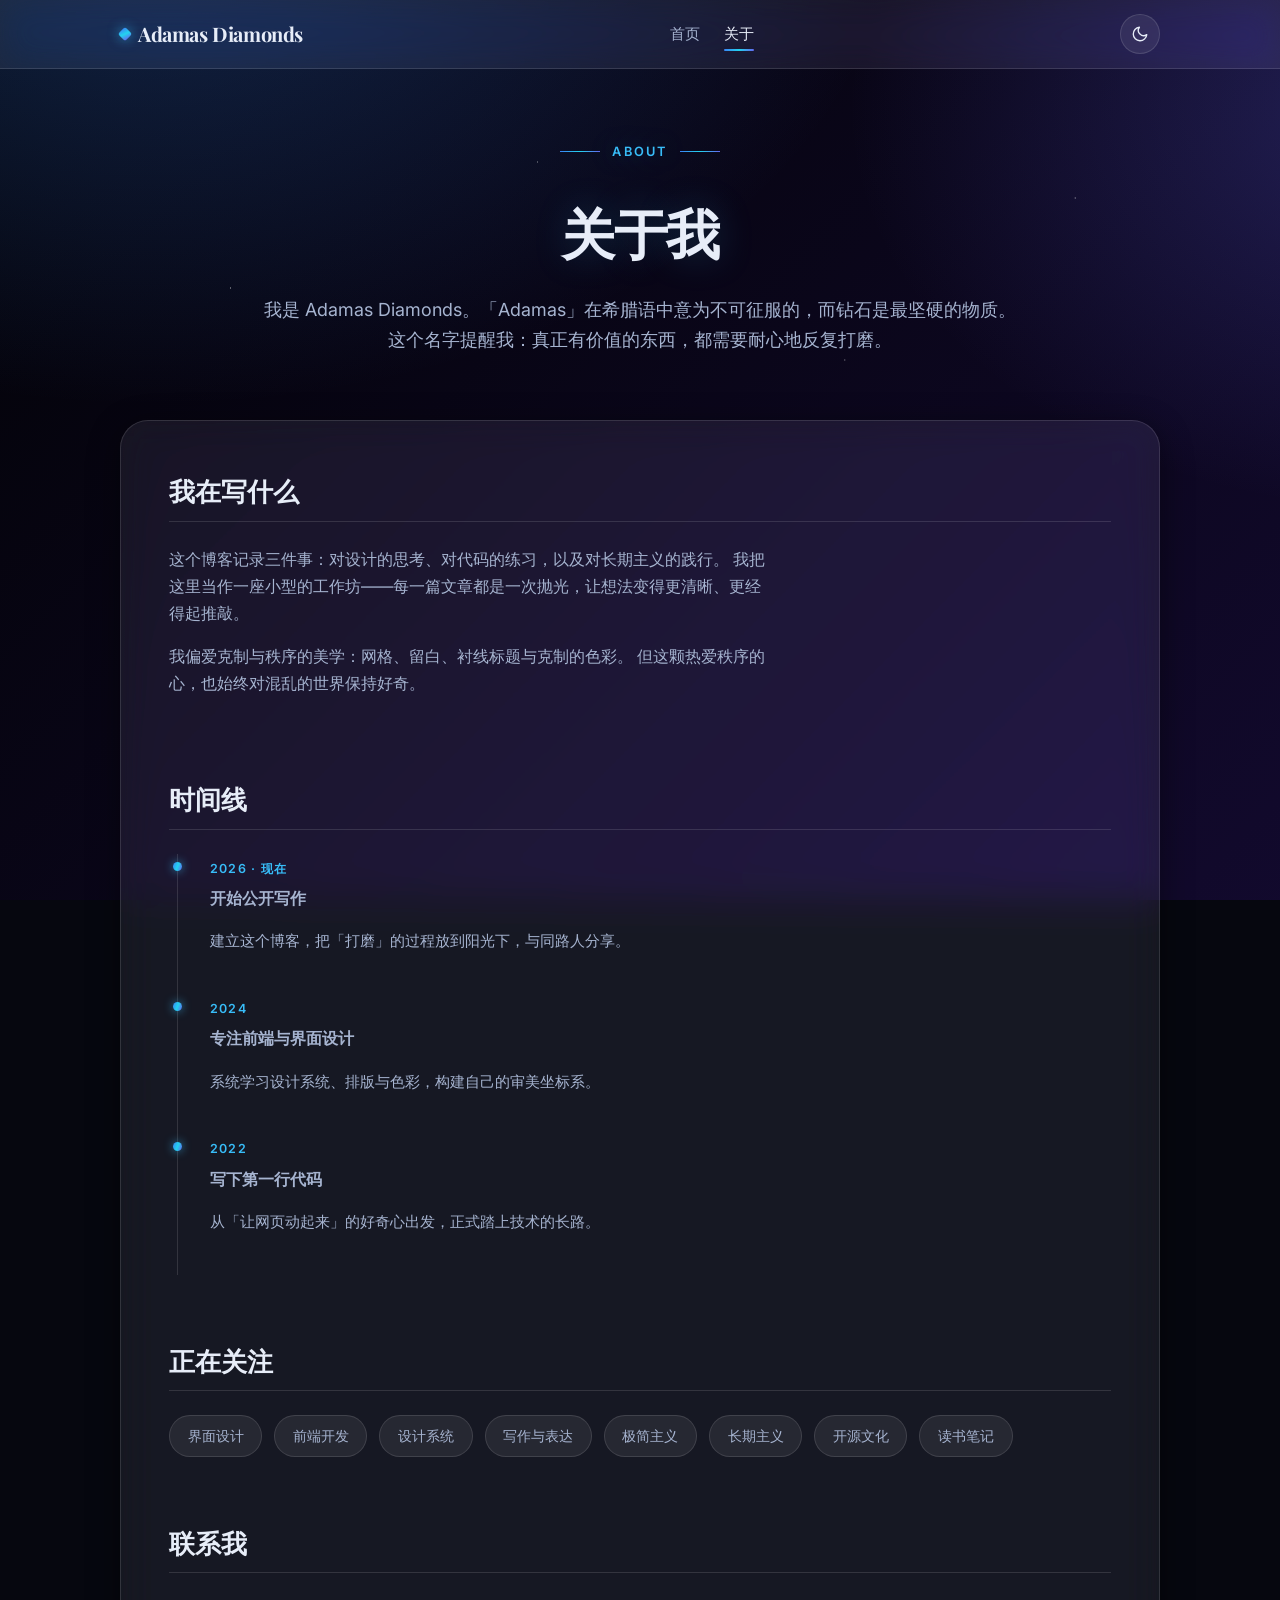
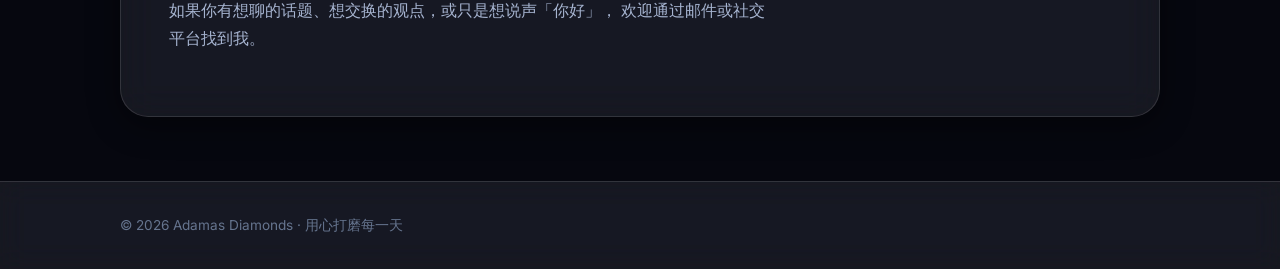
==== about.html @ af94af95 "Add files via upload" ====
<!DOCTYPE html>
<html lang="zh-CN">
<head>
  <meta charset="UTF-8" />
  <meta name="viewport" content="width=device-width, initial-scale=1.0" />
  <title>关于 — Adamas Diamonds</title>
  <meta name="description" content="关于 Adamas Diamonds：我是谁、我在写什么、我相信什么。" />
  <link rel="preconnect" href="https://fonts.googleapis.com" />
  <link rel="preconnect" href="https://fonts.gstatic.com" crossorigin />
  <link
    href="https://fonts.googleapis.com/css2?family=Inter:wght@300;400;500;600;700&family=Playfair+Display:ital,wght@0,400;0,500;0,600;0,700;1,400;1,500&display=swap"
    rel="stylesheet"
  />
  <link rel="stylesheet" href="style.css" />
  <script>
    (function () {
      var t = localStorage.getItem('ad-theme');
      if (t !== 'light') {
        document.documentElement.setAttribute('data-theme', 'dark');
      }
    })();
  </script>
</head>
<body>
  <div class="bg" aria-hidden="true"></div>
  <header class="site-header">
    <div class="container">
      <nav class="nav" aria-label="主导航">
        <a class="brand" href="index.html">
          <span class="brand__mark" aria-hidden="true"></span>
          Adamas Diamonds
        </a>

        <ul class="nav__list" id="navList">
          <li><a class="nav__link" href="index.html">首页</a></li>
          <li><a class="nav__link" href="about.html" aria-current="page">关于</a></li>
        </ul>

        <div class="nav__actions">
          <button
            class="theme-toggle"
            id="themeToggle"
            type="button"
            aria-label="切换暗色 / 亮色模式"
          >
            <svg id="iconSun" width="18" height="18" viewBox="0 0 24 24" fill="none" stroke="currentColor" stroke-width="1.8" stroke-linecap="round" aria-hidden="true">
              <circle cx="12" cy="12" r="4"></circle>
              <path d="M12 2v2M12 20v2M4.93 4.93l1.41 1.41M17.66 17.66l1.41 1.41M2 12h2M20 12h2M4.93 19.07l1.41-1.41M17.66 6.34l1.41-1.41"></path>
            </svg>
            <svg id="iconMoon" width="18" height="18" viewBox="0 0 24 24" fill="none" stroke="currentColor" stroke-width="1.8" stroke-linecap="round" stroke-linejoin="round" aria-hidden="true" style="display:none">
              <path d="M21 12.79A9 9 0 1 1 11.21 3 7 7 0 0 0 21 12.79z"></path>
            </svg>
          </button>
          <button
            class="nav-toggle"
            id="navToggle"
            type="button"
            aria-label="展开 / 收起菜单"
            aria-expanded="false"
            aria-controls="navList"
          >
            <svg width="20" height="20" viewBox="0 0 24 24" fill="none" stroke="currentColor" stroke-width="1.8" stroke-linecap="round" aria-hidden="true">
              <path d="M3 6h18M3 12h18M3 18h18"></path>
            </svg>
          </button>
        </div>
      </nav>
    </div>
  </header>

  <main id="main">
    <section class="page-hero">
      <div class="container">
        <p class="hero__eyebrow">About</p>
        <h1 class="page-hero__title">关于我</h1>
        <p class="page-hero__lead">
          我是 Adamas Diamonds。「Adamas」在希腊语中意为不可征服的，而钻石是最坚硬的物质。
          这个名字提醒我：真正有价值的东西，都需要耐心地反复打磨。
        </p>
      </div>
    </section>

    <section class="section section--tight">
      <div class="container">
        <div class="about-stack">
          <div class="about-block">
            <h2>我在写什么</h2>
            <p>
              这个博客记录三件事：对设计的思考、对代码的练习，以及对长期主义的践行。
              我把这里当作一座小型的工作坊——每一篇文章都是一次抛光，让想法变得更清晰、更经得起推敲。
            </p>
            <p>
              我偏爱克制与秩序的美学：网格、留白、衬线标题与克制的色彩。
              但这颗热爱秩序的心，也始终对混乱的世界保持好奇。
            </p>
          </div>

          <div class="about-block">
            <h2>时间线</h2>
            <ul class="timeline">
              <li class="timeline__item">
                <span class="timeline__year">2026 · 现在</span>
                <p class="timeline__title">开始公开写作</p>
                <p class="timeline__desc">
                  建立这个博客，把「打磨」的过程放到阳光下，与同路人分享。
                </p>
              </li>
              <li class="timeline__item">
                <span class="timeline__year">2024</span>
                <p class="timeline__title">专注前端与界面设计</p>
                <p class="timeline__desc">
                  系统学习设计系统、排版与色彩，构建自己的审美坐标系。
                </p>
              </li>
              <li class="timeline__item">
                <span class="timeline__year">2022</span>
                <p class="timeline__title">写下第一行代码</p>
                <p class="timeline__desc">
                  从「让网页动起来」的好奇心出发，正式踏上技术的长路。
                </p>
              </li>
            </ul>
          </div>

          <div class="about-block">
            <h2>正在关注</h2>
            <div class="interests">
              <span class="chip">界面设计</span>
              <span class="chip">前端开发</span>
              <span class="chip">设计系统</span>
              <span class="chip">写作与表达</span>
              <span class="chip">极简主义</span>
              <span class="chip">长期主义</span>
              <span class="chip">开源文化</span>
              <span class="chip">读书笔记</span>
            </div>
          </div>

          <div class="about-block">
            <h2>联系我</h2>
            <p>
              如果你有想聊的话题、想交换的观点，或只是想说声「你好」，
              欢迎通过邮件或社交平台找到我。
            </p>
          </div>
        </div>
      </div>
    </section>
  </main>

  <footer class="site-footer">
    <div class="container">
      <div class="footer__grid">
        <p class="footer__copyright">© 2026 Adamas Diamonds · 用心打磨每一天</p>
      </div>
    </div>
  </footer>

  <button class="to-top" id="toTop" type="button" aria-label="返回顶部">
    <svg width="16" height="16" viewBox="0 0 24 24" fill="none" stroke="currentColor" stroke-width="2" stroke-linecap="round" stroke-linejoin="round" aria-hidden="true">
      <path d="M12 19V5M5 12l7-7 7 7"></path>
    </svg>
    <span>返回顶部</span>
  </button>

  <script src="script.js"></script>
</body>
</html>
---- style.css ----
/* =========================================================
   Adamas Diamonds — Personal Blog
   Design System: Dark Glassmorphism (deep-space + frosted glass)
   Fonts: Playfair Display (display) / Inter (body)
   ========================================================= */

:root {
  /* brand gradient & glow */
  --brand-blue: #3b82f6;
  --brand-cyan: #22d3ee;
  --brand-indigo: #6366f1;
  --brand-grad: linear-gradient(110deg, #3b82f6 0%, #22d3ee 50%, #6366f1 100%);
  --brand-glow: 0 0 28px rgba(56, 189, 248, 0.4);

  /* dark base (default) */
  --color-background: #06070f;
  --color-foreground: #e7edf8;
  --color-secondary: #a6b4d0;
  --color-muted: #66758f;
  --color-accent: #38bdf8;
  --color-accent-soft: rgba(56, 189, 248, 0.16);

  --glass-bg: rgba(255, 255, 255, 0.07);
  --glass-bg-strong: rgba(255, 255, 255, 0.1);
  --glass-border: rgba(255, 255, 255, 0.12);
  --glass-border-strong: rgba(255, 255, 255, 0.24);
  --glass-blur: 18px;
  --glass-saturate: saturate(150%);
  --glass-shadow: 0 8px 32px rgba(0, 0, 0, 0.45);

  --font-display: 'Playfair Display', Georgia, 'Times New Roman', serif;
  --font-body: 'Inter', -apple-system, BlinkMacSystemFont, 'Helvetica Neue', Arial, sans-serif;

  --space-1: 0.25rem;
  --space-2: 0.5rem;
  --space-3: 0.75rem;
  --space-4: 1rem;
  --space-6: 1.5rem;
  --space-8: 2rem;
  --space-12: 3rem;
  --space-16: 4rem;
  --space-24: 6rem;

  --radius-sm: 10px;
  --radius-md: 16px;
  --radius-lg: 22px;
  --radius-xl: 28px;

  --ease-out: cubic-bezier(0.22, 1, 0.36, 1);
  --dur-fast: 150ms;
  --dur-base: 250ms;

  --container: 1120px;
  --gutter: clamp(1.25rem, 5vw, 2.5rem);
}

[data-theme='light'] {
  --color-background: #eef2fb;
  --color-foreground: #171e2e;
  --color-secondary: #4c5a75;
  --color-muted: #7b8aa3;
  --color-accent: #2563eb;
  --color-accent-soft: rgba(37, 99, 235, 0.14);

  --glass-bg: rgba(255, 255, 255, 0.55);
  --glass-bg-strong: rgba(255, 255, 255, 0.72);
  --glass-border: rgba(255, 255, 255, 0.75);
  --glass-border-strong: rgba(255, 255, 255, 0.95);
  --glass-shadow: 0 8px 30px rgba(90, 110, 160, 0.18);
}

/* ---------- Reset ---------- */

*,
*::before,
*::after {
  box-sizing: border-box;
  margin: 0;
  padding: 0;
}

html {
  scroll-behavior: smooth;
  -webkit-text-size-adjust: 100%;
}

body {
  font-family: var(--font-body);
  font-size: 1rem;
  line-height: 1.7;
  color: var(--color-foreground);
  background-color: var(--color-background);
  min-height: 100dvh;
  display: flex;
  flex-direction: column;
  transition: color var(--dur-base) var(--ease-out);
  -webkit-font-smoothing: antialiased;
}

img {
  max-width: 100%;
  display: block;
}

a {
  color: var(--color-accent);
  text-decoration: none;
  transition: color var(--dur-fast) var(--ease-out);
}

a:hover {
  color: var(--color-foreground);
}

a:focus-visible,
button:focus-visible,
input:focus-visible {
  outline: 2px solid var(--color-accent);
  outline-offset: 2px;
  border-radius: var(--radius-sm);
}

button {
  font-family: inherit;
  cursor: pointer;
}

ul,
ol {
  padding-left: 1.4em;
}

/* ---------- Deep-space background ---------- */

.bg {
  position: fixed;
  inset: 0;
  z-index: -1;
  background-color: #05060f;
  background-image:
    radial-gradient(1px 1px at 18% 32%, rgba(255, 255, 255, 0.7), transparent 100%),
    radial-gradient(1px 1px at 42% 18%, rgba(255, 255, 255, 0.55), transparent 100%),
    radial-gradient(1px 1px at 66% 40%, rgba(255, 255, 255, 0.5), transparent 100%),
    radial-gradient(1px 1px at 84% 22%, rgba(255, 255, 255, 0.6), transparent 100%),
    radial-gradient(1px 1px at 30% 70%, rgba(255, 255, 255, 0.4), transparent 100%),
    radial-gradient(1px 1px at 72% 78%, rgba(255, 255, 255, 0.45), transparent 100%),
    radial-gradient(1px 1px at 55% 88%, rgba(255, 255, 255, 0.5), transparent 100%),
    radial-gradient(1200px 800px at 12% -10%, rgba(59, 130, 246, 0.28), transparent 62%),
    radial-gradient(1000px 720px at 110% 12%, rgba(99, 102, 241, 0.26), transparent 56%),
    linear-gradient(135deg, rgba(0, 0, 0, 0.6) 0%, rgba(20, 10, 50, 0.85) 100%),
    url('https://img2.baidu.com/it/u=3345750435,2422073076&fm=253&fmt=auto&app=138&f=JPEG?w=889&h=500');
  background-size:
    auto, auto, auto, auto, auto, auto, auto,
    auto, auto, auto,
    cover;
  background-repeat: no-repeat;
  background-position: center;
}

[data-theme='light'] .bg {
  background-color: #eef2fb;
  background-image:
    radial-gradient(1200px 800px at 12% -10%, rgba(147, 197, 253, 0.5), transparent 62%),
    radial-gradient(1000px 720px at 110% 12%, rgba(196, 181, 253, 0.45), transparent 56%),
    radial-gradient(900px 620px at 50% 118%, rgba(165, 243, 252, 0.4), transparent 56%),
    linear-gradient(160deg, #eef2fb 0%, #e6ecfa 46%, #ede7fb 100%);
  background-size: auto;
  background-repeat: no-repeat;
  background-position: center;
}

/* ---------- Frosted glass helper ---------- */

.glass,
.bio,
.about-stack,
.article-body,
.article-nav,
.post-card,
.article-nav__link {
  background: var(--glass-bg);
  -webkit-backdrop-filter: blur(var(--glass-blur)) var(--glass-saturate);
  backdrop-filter: blur(var(--glass-blur)) var(--glass-saturate);
  border: 1px solid var(--glass-border);
  box-shadow: var(--glass-shadow);
}

/* ---------- Layout ---------- */

.container {
  width: 100%;
  max-width: var(--container);
  margin-inline: auto;
  padding-inline: var(--gutter);
}

main {
  flex: 1 0 auto;
}

.section {
  padding-block: var(--space-16);
}

.section--tight {
  padding-block: var(--space-8);
}

/* ---------- Header ---------- */

.site-header {
  position: sticky;
  top: 0;
  z-index: 50;
  background: var(--glass-bg);
  -webkit-backdrop-filter: blur(16px) var(--glass-saturate);
  backdrop-filter: blur(16px) var(--glass-saturate);
  border-bottom: 1px solid var(--glass-border);
}

.nav {
  display: flex;
  align-items: center;
  justify-content: space-between;
  gap: var(--space-4);
  height: 4.25rem;
}

.brand {
  display: inline-flex;
  align-items: center;
  gap: var(--space-2);
  color: var(--color-foreground);
  font-family: var(--font-display);
  font-weight: 700;
  font-size: 1.25rem;
  letter-spacing: -0.02em;
}

.brand:hover {
  color: var(--color-foreground);
}

.brand__mark {
  width: 10px;
  height: 10px;
  background: var(--brand-grad);
  transform: rotate(45deg);
  border-radius: 2px;
  box-shadow: 0 0 12px rgba(56, 189, 248, 0.6);
}

.nav__list {
  display: flex;
  align-items: center;
  gap: var(--space-6);
  list-style: none;
  padding: 0;
}

.nav__link {
  position: relative;
  color: var(--color-secondary);
  font-size: 0.925rem;
  font-weight: 500;
  padding-block: var(--space-2);
}

.nav__link::after {
  content: '';
  position: absolute;
  left: 0;
  bottom: 0;
  width: 100%;
  height: 2px;
  border-radius: 999px;
  background: var(--brand-grad);
  transform: scaleX(0);
  transform-origin: left;
  transition: transform var(--dur-base) var(--ease-out);
}

.nav__link:hover {
  color: var(--color-foreground);
  text-shadow: var(--brand-glow);
}

.nav__link:hover::after,
.nav__link[aria-current='page']::after {
  transform: scaleX(1);
}

.nav__link[aria-current='page'] {
  color: var(--color-foreground);
}

.nav__actions {
  display: flex;
  align-items: center;
  gap: var(--space-2);
}

.theme-toggle,
.nav-toggle {
  display: inline-flex;
  align-items: center;
  justify-content: center;
  width: 2.5rem;
  height: 2.5rem;
  border: 1px solid var(--glass-border);
  border-radius: 50%;
  background: var(--glass-bg);
  color: var(--color-foreground);
  transition: border-color var(--dur-fast) var(--ease-out),
    box-shadow var(--dur-fast) var(--ease-out),
    color var(--dur-fast) var(--ease-out);
}

.theme-toggle:hover,
.nav-toggle:hover {
  border-color: var(--glass-border-strong);
  color: var(--color-accent);
  box-shadow: 0 0 16px rgba(56, 189, 248, 0.35);
}

.nav-toggle {
  display: none;
}

/* ---------- Hero ---------- */

.hero {
  position: relative;
  padding-block: clamp(4.5rem, 12vw, 8rem) clamp(3rem, 8vw, 5rem);
  overflow: hidden;
}

.hero__grid {
  display: grid;
  grid-template-columns: 1fr;
}

.hero__content {
  text-align: center;
}

.hero__eyebrow {
  display: inline-flex;
  align-items: center;
  gap: var(--space-3);
  font-size: 0.8rem;
  font-weight: 600;
  letter-spacing: 0.18em;
  text-transform: uppercase;
  color: var(--color-accent);
  margin-bottom: var(--space-6);
  text-shadow: var(--brand-glow);
}

.hero__eyebrow::before,
.hero__eyebrow::after {
  content: '';
  width: 2.5rem;
  height: 1px;
  background: var(--brand-grad);
}

.hero__title {
  font-family: var(--font-display);
  font-weight: 600;
  font-size: clamp(2.6rem, 7vw, 4.75rem);
  line-height: 1.08;
  letter-spacing: -0.02em;
  margin-bottom: var(--space-8);
  text-shadow: 0 0 44px rgba(56, 189, 248, 0.22);
}

.hero__brand-link {
  position: relative;
  display: inline-block;
  color: var(--color-foreground);
  text-decoration: none;
  transition: transform var(--dur-base) var(--ease-out),
    text-shadow var(--dur-base) var(--ease-out);
}

.hero__brand-link:hover {
  color: var(--color-foreground);
  transform: translateY(-0.4rem);
  text-shadow: var(--brand-glow);
}

.hero__brand-link::after {
  content: '';
  position: absolute;
  left: 0;
  right: 0;
  bottom: 0.02em;
  height: 3px;
  border-radius: 999px;
  background: var(--brand-grad);
  box-shadow: 0 0 12px rgba(56, 189, 248, 0.55);
  transform: scaleX(0);
  transform-origin: left;
  transition: transform var(--dur-base) var(--ease-out);
}

.hero__brand-link:hover::after {
  transform: scaleX(1);
}

.hero__brand-text {
  display: block;
  color: var(--color-foreground);
}

.hero__brand-gradient {
  position: absolute;
  inset: 0;
  background: var(--brand-grad);
  -webkit-background-clip: text;
  background-clip: text;
  -webkit-text-fill-color: transparent;
  color: transparent;
  opacity: 0;
  transition: opacity var(--dur-base) var(--ease-out);
}

.hero__brand-link:hover .hero__brand-gradient {
  opacity: 1;
}

.hero__lead {
  max-width: 34em;
  margin-inline: auto;
  font-size: 1.125rem;
  color: var(--color-secondary);
  line-height: 1.8;
}

/* ---------- Page hero (about) ---------- */

.page-hero {
  padding-block: var(--space-16) var(--space-8);
  text-align: center;
}

.page-hero__title {
  font-family: var(--font-display);
  font-size: clamp(2.2rem, 6vw, 3.4rem);
  font-weight: 600;
  letter-spacing: -0.02em;
  margin-bottom: var(--space-4);
  text-shadow: 0 0 36px rgba(56, 189, 248, 0.22);
}

.page-hero__lead {
  max-width: 42em;
  margin-inline: auto;
  font-size: 1.125rem;
  color: var(--color-secondary);
}

/* ---------- Bio (home) ---------- */

.bio {
  display: grid;
  grid-template-columns: auto 1fr auto;
  gap: var(--space-8);
  align-items: center;
  border-radius: var(--radius-xl);
  padding: clamp(1.5rem, 4vw, 2.5rem);
  transition: border-color var(--dur-base) var(--ease-out),
    box-shadow var(--dur-base) var(--ease-out);
}

.bio:hover {
  border-color: var(--glass-border-strong);
  box-shadow: 0 0 40px rgba(56, 189, 248, 0.18), var(--glass-shadow);
}

.bio__avatar {
  width: 5.5rem;
  height: 5.5rem;
  border-radius: 50%;
  display: flex;
  align-items: center;
  justify-content: center;
  background: var(--color-accent-soft);
  border: 1px solid var(--glass-border);
}

.bio__avatar .post-card__gem {
  width: 2.25rem;
  height: 2.25rem;
  border-width: 1.5px;
  border-color: var(--color-accent);
  box-shadow: 0 0 14px rgba(56, 189, 248, 0.5);
}

.bio__name {
  font-family: var(--font-display);
  font-size: 1.5rem;
  font-weight: 700;
  letter-spacing: -0.01em;
}

.bio__role {
  font-size: 0.875rem;
  color: var(--color-muted);
  margin-top: 0.15rem;
}

.bio__text {
  max-width: 52ch;
  color: var(--color-secondary);
}

.bio__cta {
  display: inline-flex;
  align-items: center;
  gap: var(--space-2);
  padding: 0.65rem 1.4rem;
  border: 1px solid var(--glass-border);
  border-radius: 999px;
  font-weight: 600;
  font-size: 0.9rem;
  color: var(--color-foreground);
  white-space: nowrap;
  transition: border-color var(--dur-fast) var(--ease-out),
    box-shadow var(--dur-fast) var(--ease-out),
    color var(--dur-fast) var(--ease-out);
}

.bio__cta:hover {
  border-color: var(--color-accent);
  box-shadow: 0 0 16px rgba(56, 189, 248, 0.4);
  color: var(--color-accent);
}

/* ---------- Cards (post-grid, kept for future lists) ---------- */

.post-grid {
  display: grid;
  grid-template-columns: repeat(auto-fill, minmax(320px, 1fr));
  gap: var(--space-8);
}

.post-card {
  display: flex;
  flex-direction: column;
  border-radius: var(--radius-lg);
  overflow: hidden;
  transition: transform var(--dur-base) var(--ease-out),
    box-shadow var(--dur-base) var(--ease-out),
    border-color var(--dur-base) var(--ease-out);
}

.post-card:hover {
  transform: translateY(-4px);
  border-color: var(--glass-border-strong);
  box-shadow: 0 0 40px rgba(56, 189, 248, 0.2), var(--glass-shadow);
}

.post-card__cover {
  aspect-ratio: 16 / 9;
  background:
    radial-gradient(circle at 30% 20%, var(--color-accent-soft), transparent 60%),
    linear-gradient(135deg, #0d1226, #05060f);
  display: flex;
  align-items: center;
  justify-content: center;
}

.post-card__gem {
  width: 3rem;
  height: 3rem;
  transform: rotate(45deg);
  border: 2px solid var(--color-accent);
  border-radius: 8px;
  opacity: 0.9;
  box-shadow: 0 0 18px rgba(56, 189, 248, 0.45);
}

.post-card__body {
  display: flex;
  flex-direction: column;
  gap: var(--space-3);
  padding: var(--space-6);
  flex: 1;
}

.post-card__meta {
  display: flex;
  align-items: center;
  gap: var(--space-3);
  font-size: 0.8rem;
  color: var(--color-muted);
}

.post-card__tag {
  display: inline-block;
  padding: 0.15em 0.7em;
  border-radius: 999px;
  background: var(--color-accent-soft);
  color: var(--color-accent);
  font-weight: 600;
  font-size: 0.72rem;
  letter-spacing: 0.06em;
  text-transform: uppercase;
}

.post-card__title {
  font-family: var(--font-display);
  font-size: 1.4rem;
  font-weight: 600;
  line-height: 1.3;
  letter-spacing: -0.01em;
}

.post-card__title a {
  color: var(--color-foreground);
}

.post-card__title a:hover {
  color: var(--color-accent);
}

.post-card__excerpt {
  font-size: 0.95rem;
  color: var(--color-secondary);
  flex: 1;
}

.post-card__footer {
  display: flex;
  align-items: center;
  justify-content: space-between;
  margin-top: var(--space-2);
  font-size: 0.875rem;
}

.post-card__link {
  font-weight: 600;
}

/* ---------- About page ---------- */

.about-stack {
  display: grid;
  gap: var(--space-16);
  border-radius: var(--radius-xl);
  padding: clamp(1.5rem, 4vw, 3rem);
}

.about-block h2 {
  font-family: var(--font-display);
  font-size: 1.6rem;
  font-weight: 600;
  margin-bottom: var(--space-6);
  padding-bottom: var(--space-2);
  border-bottom: 1px solid var(--glass-border);
}

.about-block p {
  color: var(--color-secondary);
  max-width: 60ch;
  margin-bottom: var(--space-4);
}

.timeline {
  list-style: none;
  padding: 0;
  border-left: 1px solid var(--glass-border);
  margin-left: var(--space-2);
}

.timeline__item {
  position: relative;
  padding: 0 0 var(--space-6) var(--space-8);
}

.timeline__item::before {
  content: '';
  position: absolute;
  left: -5px;
  top: 0.5em;
  width: 9px;
  height: 9px;
  border-radius: 50%;
  background: var(--brand-grad);
  box-shadow: 0 0 10px rgba(56, 189, 248, 0.7);
}

.timeline__year {
  font-size: 0.78rem;
  font-weight: 600;
  letter-spacing: 0.1em;
  text-transform: uppercase;
  color: var(--color-accent);
}

.timeline__title {
  font-weight: 600;
  margin: var(--space-1) 0 var(--space-1);
}

.timeline__desc {
  font-size: 0.95rem;
  color: var(--color-secondary);
}

.interests {
  display: flex;
  flex-wrap: wrap;
  gap: var(--space-3);
}

.chip {
  display: inline-flex;
  align-items: center;
  padding: 0.5rem 1.1rem;
  border: 1px solid var(--glass-border);
  border-radius: 999px;
  font-size: 0.875rem;
  font-weight: 500;
  color: var(--color-secondary);
  background: var(--glass-bg);
  transition: border-color var(--dur-fast) var(--ease-out),
    color var(--dur-fast) var(--ease-out),
    box-shadow var(--dur-fast) var(--ease-out);
}

.chip:hover {
  border-color: var(--color-accent);
  color: var(--color-accent);
  box-shadow: 0 0 14px rgba(56, 189, 248, 0.35);
}

/* ---------- Article page ---------- */

.article-header {
  max-width: 46rem;
  margin-inline: auto;
  padding-block: var(--space-16) var(--space-8);
  text-align: center;
}

.article-header__meta {
  display: flex;
  justify-content: center;
  align-items: center;
  gap: var(--space-3);
  flex-wrap: wrap;
  margin-bottom: var(--space-6);
  font-size: 0.85rem;
  color: var(--color-muted);
}

.article-header__title {
  font-family: var(--font-display);
  font-size: clamp(1.9rem, 5vw, 3.2rem);
  font-weight: 600;
  line-height: 1.15;
  letter-spacing: -0.02em;
  margin-bottom: var(--space-6);
  text-shadow: 0 0 32px rgba(56, 189, 248, 0.2);
}

.article-header__excerpt {
  font-size: 1.125rem;
  color: var(--color-secondary);
  max-width: 38em;
  margin-inline: auto;
}

.article-body {
  max-width: 43rem;
  margin-inline: auto;
  padding: clamp(1.5rem, 4vw, 3rem);
  border-radius: var(--radius-xl);
  font-size: 1.0625rem;
  line-height: 1.85;
  color: var(--color-foreground);
  margin-bottom: var(--space-12);
}

.article-body h2 {
  font-family: var(--font-display);
  font-size: 1.7rem;
  font-weight: 600;
  letter-spacing: -0.01em;
  margin: var(--space-12) 0 var(--space-4);
  padding-bottom: var(--space-2);
  border-bottom: 1px solid var(--glass-border);
}

.article-body h3 {
  font-family: var(--font-display);
  font-size: 1.3rem;
  font-weight: 600;
  margin: var(--space-8) 0 var(--space-3);
}

.article-body p {
  margin-bottom: var(--space-6);
}

.article-body a {
  text-decoration: underline;
  text-underline-offset: 3px;
  text-decoration-thickness: 1px;
}

.article-body a:hover {
  text-decoration-thickness: 2px;
}

.article-body ul,
.article-body ol {
  margin-bottom: var(--space-6);
}

.article-body li {
  margin-bottom: var(--space-2);
}

.article-body blockquote {
  position: relative;
  margin: var(--space-8) 0;
  padding: var(--space-4) var(--space-6);
  font-family: var(--font-display);
  font-size: 1.25rem;
  font-style: italic;
  line-height: 1.6;
  color: var(--color-secondary);
  background: var(--glass-bg-strong);
  border: 1px solid var(--glass-border);
  border-radius: var(--radius-md);
  border-left: 3px solid var(--color-accent);
}

.article-body blockquote::before {
  content: '\201C';
  position: absolute;
  top: -0.4rem;
  left: 0.8rem;
  font-size: 3.5rem;
  color: var(--color-accent);
  line-height: 1;
  text-shadow: var(--brand-glow);
}

.article-body code {
  font-family: ui-monospace, SFMono-Regular, Menlo, Consolas, monospace;
  font-size: 0.875em;
  background: var(--glass-bg-strong);
  border: 1px solid var(--glass-border);
  border-radius: var(--radius-sm);
  padding: 0.1em 0.4em;
  color: var(--color-accent);
}

.article-body pre {
  background: rgba(3, 5, 12, 0.7);
  color: #cdd8ee;
  border: 1px solid var(--glass-border);
  border-radius: var(--radius-md);
  padding: var(--space-6);
  overflow-x: auto;
  margin-bottom: var(--space-6);
}

.article-body pre code {
  background: none;
  border: none;
  padding: 0;
  font-size: 0.875rem;
  line-height: 1.7;
  color: inherit;
}

.article-body hr {
  border: none;
  border-top: 1px solid var(--glass-border);
  margin: var(--space-12) 0;
}

.article-body .dropcap::first-letter {
  font-family: var(--font-display);
  float: left;
  font-size: 3.4em;
  line-height: 0.85;
  padding: 0.08em 0.12em 0 0;
  color: var(--color-accent);
  text-shadow: var(--brand-glow);
}

.article-nav {
  max-width: 43rem;
  margin-inline: auto;
  display: grid;
  grid-template-columns: 1fr 1fr;
  gap: var(--space-4);
  padding: var(--space-4);
  border-radius: var(--radius-lg);
}

.article-nav__link {
  display: flex;
  flex-direction: column;
  gap: var(--space-1);
  padding: var(--space-4) var(--space-6);
  border-radius: var(--radius-md);
  color: var(--color-foreground);
  transition: border-color var(--dur-fast) var(--ease-out),
    box-shadow var(--dur-fast) var(--ease-out);
}

.article-nav__link:hover {
  border-color: var(--glass-border-strong);
  box-shadow: 0 0 20px rgba(56, 189, 248, 0.22);
  color: var(--color-foreground);
}

.article-nav__label {
  font-size: 0.75rem;
  letter-spacing: 0.1em;
  text-transform: uppercase;
  color: var(--color-muted);
}

.article-nav__title {
  font-family: var(--font-display);
  font-size: 1.05rem;
  font-weight: 600;
}

.article-nav__link--next {
  text-align: right;
}

/* ---------- Footer ---------- */

.site-footer {
  border-top: 1px solid var(--glass-border);
  background: var(--glass-bg);
  -webkit-backdrop-filter: blur(14px) var(--glass-saturate);
  backdrop-filter: blur(14px) var(--glass-saturate);
  padding-block: var(--space-8);
  margin-top: var(--space-8);
}

.footer__grid {
  display: flex;
  flex-wrap: wrap;
  align-items: center;
  justify-content: space-between;
  gap: var(--space-4);
}

.footer__copyright {
  font-size: 0.85rem;
  color: var(--color-muted);
}

.footer__social {
  display: flex;
  align-items: center;
  gap: var(--space-4);
  list-style: none;
  padding: 0;
}

.footer__social a {
  color: var(--color-secondary);
  font-size: 0.85rem;
  font-weight: 500;
}

.footer__social a:hover {
  color: var(--color-accent);
  text-shadow: var(--brand-glow);
}

/* ---------- Back to top ---------- */

.to-top {
  position: fixed;
  right: var(--space-6);
  bottom: var(--space-6);
  z-index: 40;
  display: inline-flex;
  align-items: center;
  justify-content: center;
  gap: var(--space-2);
  padding: 0.7rem 1.3rem;
  border-radius: 999px;
  border: 1px solid var(--glass-border);
  background: var(--glass-bg-strong);
  -webkit-backdrop-filter: blur(var(--glass-blur)) var(--glass-saturate);
  backdrop-filter: blur(var(--glass-blur)) var(--glass-saturate);
  color: var(--color-foreground);
  font-size: 0.875rem;
  font-weight: 600;
  box-shadow: var(--glass-shadow);
  opacity: 0;
  visibility: hidden;
  transform: translateY(8px);
  transition: opacity var(--dur-base) var(--ease-out),
    transform var(--dur-base) var(--ease-out),
    visibility var(--dur-base) var(--ease-out),
    border-color var(--dur-fast) var(--ease-out),
    box-shadow var(--dur-fast) var(--ease-out);
}

.to-top.is-visible {
  opacity: 1;
  visibility: visible;
  transform: translateY(0);
}

.to-top:hover {
  border-color: var(--color-accent);
  color: var(--color-accent);
  box-shadow: 0 0 22px rgba(56, 189, 248, 0.4);
}

/* ---------- Reveal on scroll ---------- */

.reveal {
  opacity: 0;
  transform: translateY(16px);
  transition: opacity 0.6s var(--ease-out), transform 0.6s var(--ease-out);
}

.reveal.is-visible {
  opacity: 1;
  transform: translateY(0);
}

/* ---------- Portal (link-in-bio home) ---------- */

body.portal {
  min-height: 100dvh;
  display: flex;
  align-items: center;
  justify-content: center;
}

.portal__main {
  display: flex;
  flex-direction: column;
  align-items: center;
  text-align: center;
  gap: var(--space-6);
  padding: var(--space-8) var(--gutter);
  animation: portalFadeIn 1.1s var(--ease-out) both;
}

@keyframes portalFadeIn {
  from {
    opacity: 0;
    transform: translateY(20px);
  }
  to {
    opacity: 1;
    transform: translateY(0);
  }
}

.portal__title {
  display: flex;
  align-items: center;
  gap: var(--space-4);
}

.portal__avatar {
  width: 3.25rem;
  height: 3.25rem;
  background: var(--brand-grad);
  border-radius: 12px;
  transform: rotate(45deg);
  box-shadow: 0 0 26px rgba(56, 189, 248, 0.55);
  flex-shrink: 0;
}

.portal__name {
  font-family: var(--font-display);
  font-size: clamp(1.9rem, 6vw, 3.1rem);
  font-weight: 700;
  letter-spacing: -0.01em;
  line-height: 1.1;
  text-shadow: 0 0 40px rgba(56, 189, 248, 0.25);
}

.portal__bio {
  font-size: 0.95rem;
  font-weight: 400;
  letter-spacing: 0.22em;
  text-transform: uppercase;
  color: var(--color-secondary);
}

.portal__bio::before,
.portal__bio::after {
  content: '◆';
  color: var(--color-accent);
  margin: 0 0.75rem;
  font-size: 0.6rem;
  opacity: 0.7;
  vertical-align: middle;
}

.portal__actions {
  display: flex;
  flex-direction: column;
  gap: var(--space-3);
  width: min(100%, 20rem);
  margin-top: var(--space-4);
}

.portal__btn {
  display: flex;
  align-items: center;
  gap: var(--space-3);
  padding: 0.85rem 1.25rem;
  border-radius: 999px;
  border: 1px solid var(--glass-border);
  background: var(--glass-bg-strong);
  -webkit-backdrop-filter: blur(16px) var(--glass-saturate);
  backdrop-filter: blur(16px) var(--glass-saturate);
  color: var(--color-foreground);
  font-size: 0.95rem;
  font-weight: 500;
  box-shadow: var(--glass-shadow);
  transition: transform var(--dur-base) var(--ease-out),
    border-color var(--dur-base) var(--ease-out),
    box-shadow var(--dur-base) var(--ease-out),
    color var(--dur-base) var(--ease-out);
}

.portal__btn svg {
  width: 20px;
  height: 20px;
  flex-shrink: 0;
  color: var(--color-accent);
  transition: color var(--dur-base) var(--ease-out);
}

.portal__btn:hover {
  transform: translateY(-2px);
  border-color: var(--color-accent);
  box-shadow: 0 0 24px rgba(56, 189, 248, 0.35);
  color: var(--color-accent);
}

.friends {
  width: min(100%, 75rem);
  margin-top: 60px;
  padding: 30px 40px;
  border-radius: 20px;
  background: rgba(0, 0, 0, 0.3);
  -webkit-backdrop-filter: blur(10px);
  backdrop-filter: blur(10px);
  border: 1px solid rgba(255, 255, 255, 0.2);
  box-shadow: 0 8px 32px 0 rgba(0, 0, 0, 0.37);
}

.friends__title {
  font-size: 0.9rem;
  color: #ccc;
  margin-bottom: 15px;
  text-transform: uppercase;
  letter-spacing: 1px;
  text-align: center;
}

.friends__grid {
  display: grid;
  grid-template-columns: repeat(5, minmax(0, 1fr));
  gap: 10px 8px;
}

.friend-item {
  min-width: 0;
  display: inline-block;
  padding: 8px 10px;
  border-radius: 50px;
  background: rgba(0, 0, 0, 0.3);
  color: #ddd;
  text-decoration: none;
  text-align: center;
  font-size: 0.9rem;
  border: 1px solid rgba(255, 255, 255, 0.1);
  white-space: nowrap;
  overflow: hidden;
  text-overflow: ellipsis;
  transition: all 0.3s ease;
}

.friend-item:hover {
  background: rgba(255, 255, 255, 0.2);
  color: #fff;
  transform: scale(1.05);
  box-shadow: 0 0 10px rgba(255, 255, 255, 0.3);
}

.friend-item--empty {
  color: #888;
  cursor: default;
}

.friend-item--empty:hover {
  background: rgba(0, 0, 0, 0.3);
  color: #aaa;
  transform: none;
  box-shadow: none;
}

[data-theme='light'] .friends {
  background: rgba(255, 255, 255, 0.45);
  border-color: rgba(255, 255, 255, 0.8);
  box-shadow: 0 8px 32px 0 rgba(90, 110, 160, 0.25);
}

[data-theme='light'] .friends__title {
  color: var(--color-muted);
}

[data-theme='light'] .friend-item {
  background: rgba(255, 255, 255, 0.65);
  border-color: rgba(255, 255, 255, 0.85);
  color: var(--color-secondary);
}

[data-theme='light'] .friend-item:hover {
  background: #fff;
  color: var(--color-foreground);
  box-shadow: 0 0 10px rgba(90, 110, 160, 0.25);
}

[data-theme='light'] .friend-item--empty {
  color: var(--color-muted);
}

[data-theme='light'] .friend-item--empty:hover {
  background: rgba(255, 255, 255, 0.65);
  color: var(--color-muted);
}

.portal__bottom {
  display: flex;
  gap: var(--space-4);
  margin-top: var(--space-8);
}

.portal__link {
  padding: 0.5rem 1.1rem;
  border-radius: 999px;
  border: 1px solid var(--glass-border);
  background: var(--glass-bg);
  color: var(--color-secondary);
  font-size: 0.85rem;
  font-weight: 500;
  transition: border-color var(--dur-fast) var(--ease-out),
    color var(--dur-fast) var(--ease-out),
    box-shadow var(--dur-fast) var(--ease-out);
}

.portal__link:hover {
  border-color: var(--color-accent);
  color: var(--color-accent);
  box-shadow: 0 0 14px rgba(56, 189, 248, 0.3);
}

@media (max-width: 480px) {
  .portal__avatar {
    width: 2.75rem;
    height: 2.75rem;
  }

  .portal__name {
    font-size: 1.55rem;
  }

  .portal__bio {
    font-size: 0.8rem;
    letter-spacing: 0.16em;
  }

  .friends {
    padding: 15px 14px;
  }

  .friend-item {
    font-size: 0.72rem;
    padding: 6px 2px;
  }
}

/* ---------- Utilities ---------- */

.visually-hidden {
  position: absolute;
  width: 1px;
  height: 1px;
  padding: 0;
  margin: -1px;
  overflow: hidden;
  clip: rect(0, 0, 0, 0);
  white-space: nowrap;
  border: 0;
}

/* ---------- Responsive ---------- */

@media (max-width: 900px) {
  .bio {
    grid-template-columns: auto 1fr;
  }

  .bio__cta {
    grid-column: 1 / span 2;
    justify-self: start;
  }
}

@media (max-width: 700px) {
  .nav-toggle {
    display: inline-flex;
  }

  .nav__list {
    position: fixed;
    inset: 4.25rem 0 auto 0;
    flex-direction: column;
    align-items: stretch;
    gap: 0;
    background: rgba(10, 14, 30, 0.82);
    -webkit-backdrop-filter: blur(20px) var(--glass-saturate);
    backdrop-filter: blur(20px) var(--glass-saturate);
    border-bottom: 1px solid var(--glass-border);
    padding: var(--space-4) var(--gutter) var(--space-6);
    transform: translateY(-110%);
    transition: transform var(--dur-base) var(--ease-out);
    z-index: 40;
  }

  [data-theme='light'] .nav__list {
    background: rgba(255, 255, 255, 0.8);
  }

  .nav__list.is-open {
    transform: translateY(0);
  }

  .nav__link {
    padding-block: var(--space-4);
    font-size: 1.05rem;
    border-bottom: 1px solid var(--glass-border);
  }

  .article-nav {
    grid-template-columns: 1fr;
  }

  .article-nav__link--next {
    text-align: left;
  }

  .bio {
    grid-template-columns: 1fr;
    text-align: center;
    justify-items: center;
  }

  .bio__avatar {
    width: 6.5rem;
    height: 6.5rem;
  }

  .article-nav {
    grid-template-columns: 1fr;
  }

  .footer__grid {
    flex-direction: column;
    align-items: flex-start;
  }
}

/* ---------- Reduced motion ---------- */

@media (prefers-reduced-motion: reduce) {
  html {
    scroll-behavior: auto;
  }

  *,
  *::before,
  *::after {
    animation-duration: 0.01ms !important;
    animation-iteration-count: 1 !important;
    transition-duration: 0.01ms !important;
  }

  .reveal {
    opacity: 1;
    transform: none;
  }
}
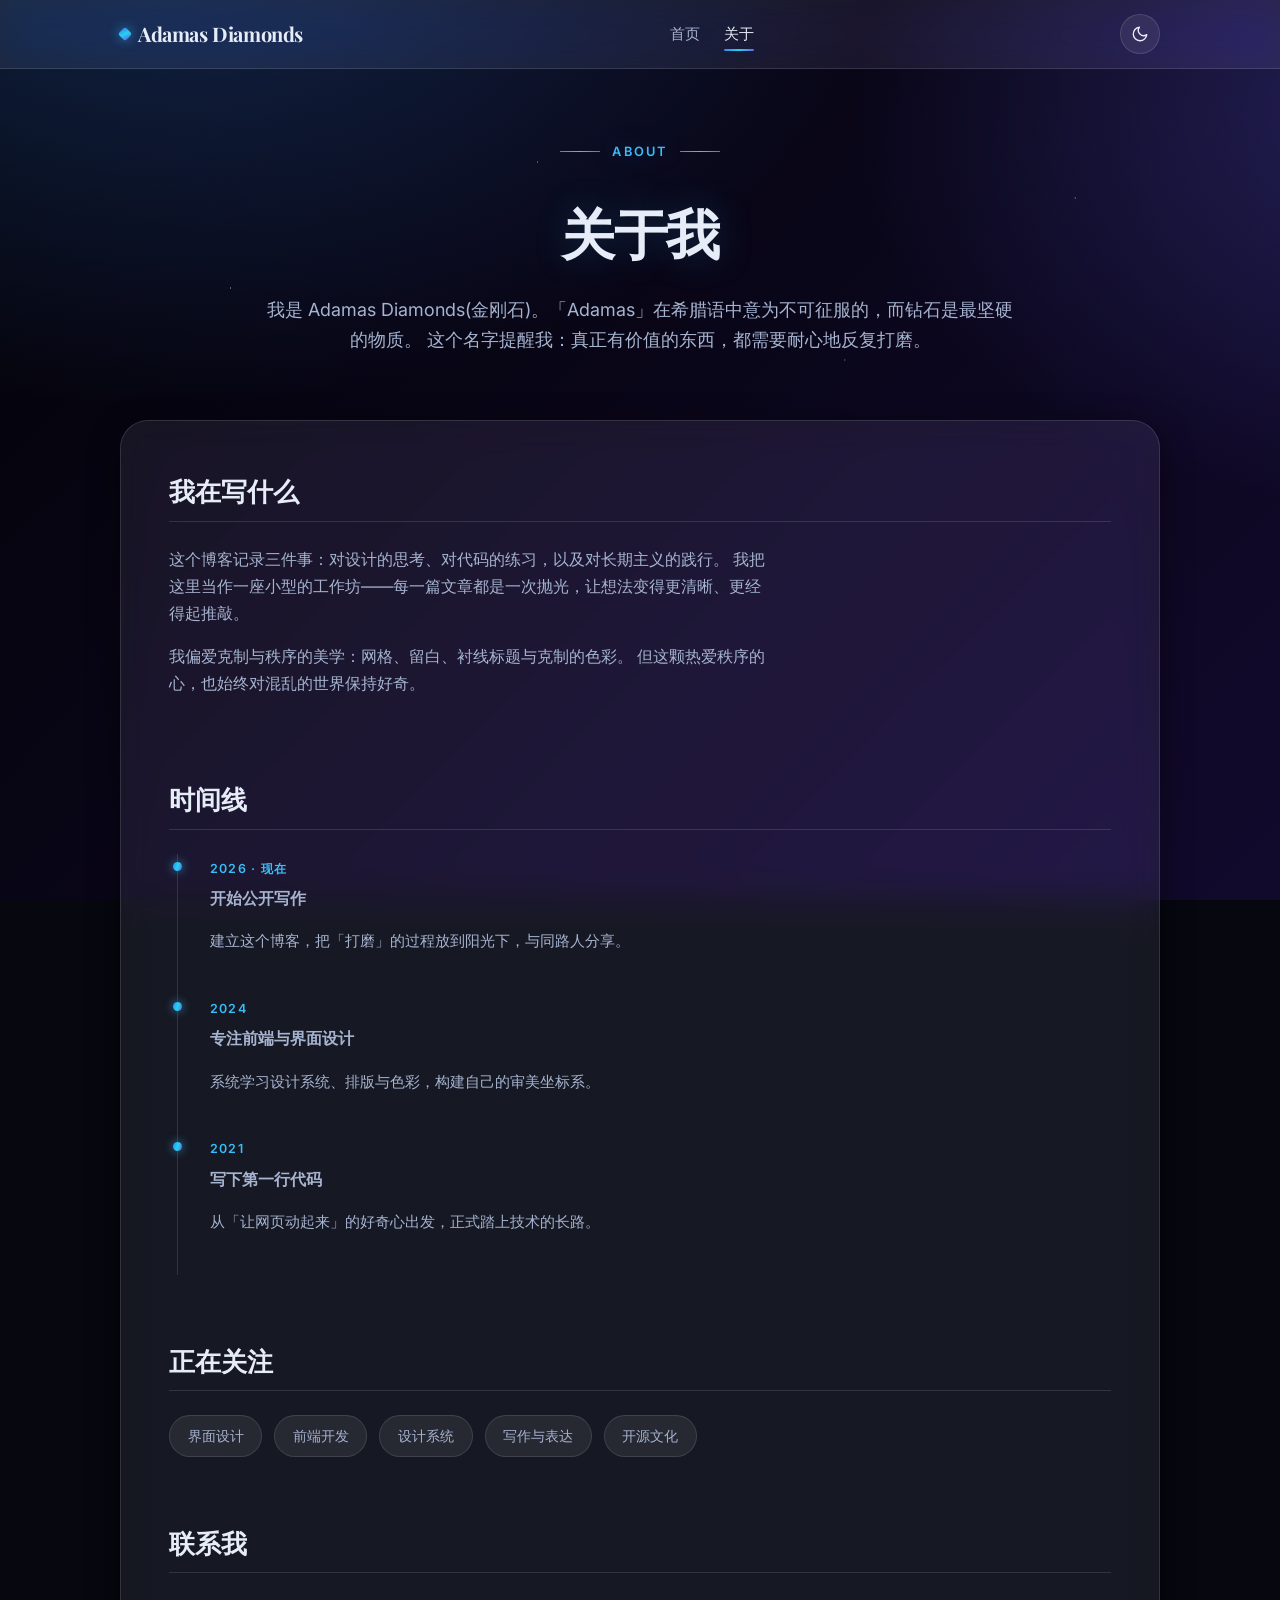
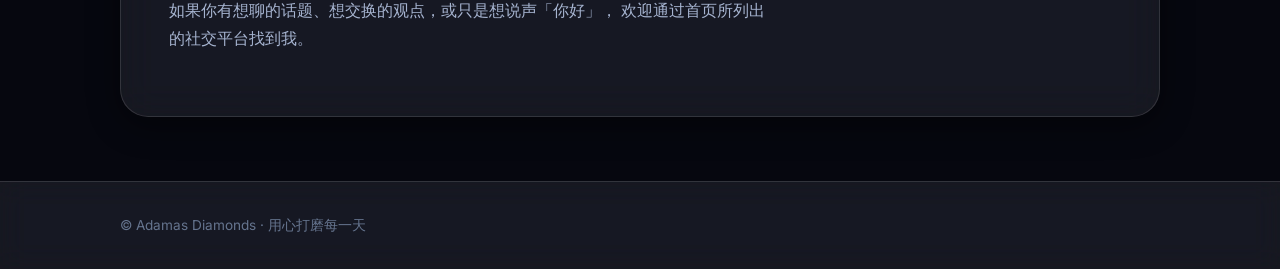
==== commit 011b4c15: "Update text and year references in about.html" ====
--- a/about.html
+++ b/about.html
@@ -74,7 +74,7 @@
         <p class="hero__eyebrow">About</p>
         <h1 class="page-hero__title">关于我</h1>
         <p class="page-hero__lead">
-          我是 Adamas Diamonds。「Adamas」在希腊语中意为不可征服的，而钻石是最坚硬的物质。
+          我是 Adamas Diamonds(金刚石)。「Adamas」在希腊语中意为不可征服的，而钻石是最坚硬的物质。
           这个名字提醒我：真正有价值的东西，都需要耐心地反复打磨。
         </p>
       </div>
@@ -113,7 +113,7 @@
                 </p>
               </li>
               <li class="timeline__item">
-                <span class="timeline__year">2022</span>
+                <span class="timeline__year">2021</span>
                 <p class="timeline__title">写下第一行代码</p>
                 <p class="timeline__desc">
                   从「让网页动起来」的好奇心出发，正式踏上技术的长路。
@@ -129,10 +129,7 @@
               <span class="chip">前端开发</span>
               <span class="chip">设计系统</span>
               <span class="chip">写作与表达</span>
-              <span class="chip">极简主义</span>
-              <span class="chip">长期主义</span>
               <span class="chip">开源文化</span>
-              <span class="chip">读书笔记</span>
             </div>
           </div>
 
@@ -140,7 +137,7 @@
             <h2>联系我</h2>
             <p>
               如果你有想聊的话题、想交换的观点，或只是想说声「你好」，
-              欢迎通过邮件或社交平台找到我。
+              欢迎通过首页所列出的社交平台找到我。
             </p>
           </div>
         </div>
@@ -151,7 +148,7 @@
   <footer class="site-footer">
     <div class="container">
       <div class="footer__grid">
-        <p class="footer__copyright">© 2026 Adamas Diamonds · 用心打磨每一天</p>
+        <p class="footer__copyright">© Adamas Diamonds · 用心打磨每一天</p>
       </div>
     </div>
   </footer>
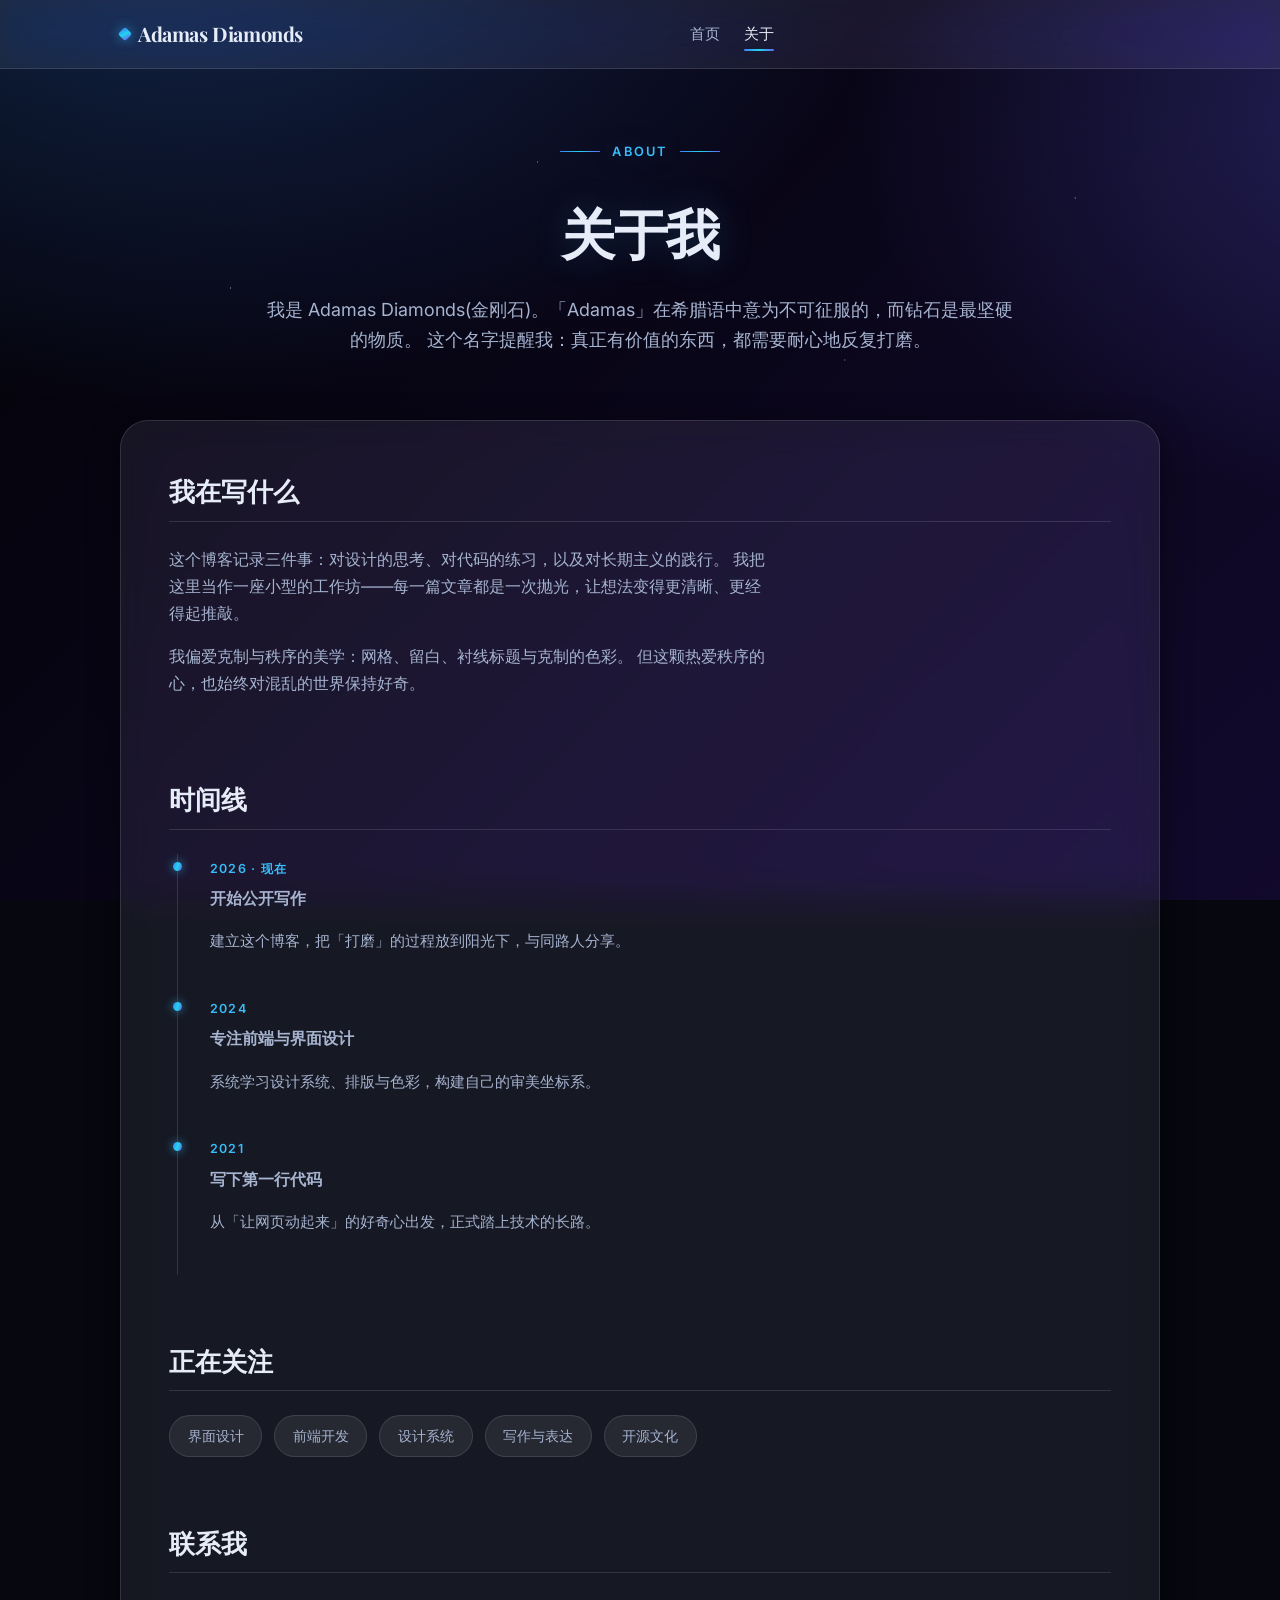
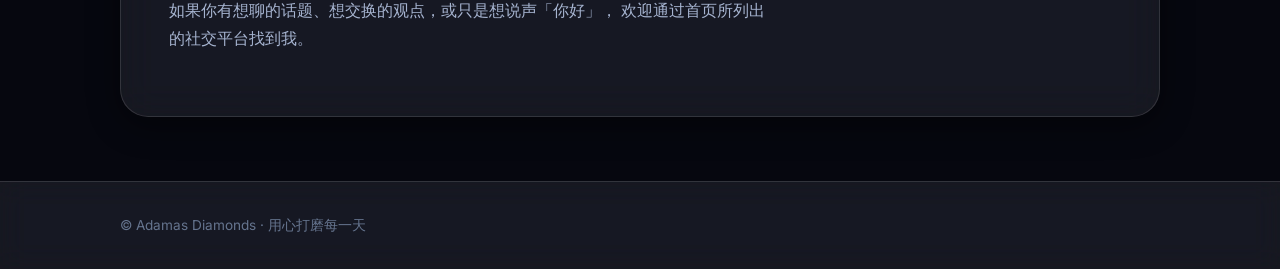
==== commit 4c991676: "Add files via upload" ====
--- a/about.html
+++ b/about.html
@@ -13,16 +13,12 @@
   />
   <link rel="stylesheet" href="style.css" />
   <script>
-    (function () {
-      var t = localStorage.getItem('ad-theme');
-      if (t !== 'light') {
-        document.documentElement.setAttribute('data-theme', 'dark');
-      }
-    })();
+    document.documentElement.classList.add('js');
   </script>
 </head>
 <body>
   <div class="bg" aria-hidden="true"></div>
+  <div class="page-veil" aria-hidden="true"></div>
   <header class="site-header">
     <div class="container">
       <nav class="nav" aria-label="主导航">
@@ -37,20 +33,6 @@
         </ul>
 
         <div class="nav__actions">
-          <button
-            class="theme-toggle"
-            id="themeToggle"
-            type="button"
-            aria-label="切换暗色 / 亮色模式"
-          >
-            <svg id="iconSun" width="18" height="18" viewBox="0 0 24 24" fill="none" stroke="currentColor" stroke-width="1.8" stroke-linecap="round" aria-hidden="true">
-              <circle cx="12" cy="12" r="4"></circle>
-              <path d="M12 2v2M12 20v2M4.93 4.93l1.41 1.41M17.66 17.66l1.41 1.41M2 12h2M20 12h2M4.93 19.07l1.41-1.41M17.66 6.34l1.41-1.41"></path>
-            </svg>
-            <svg id="iconMoon" width="18" height="18" viewBox="0 0 24 24" fill="none" stroke="currentColor" stroke-width="1.8" stroke-linecap="round" stroke-linejoin="round" aria-hidden="true" style="display:none">
-              <path d="M21 12.79A9 9 0 1 1 11.21 3 7 7 0 0 0 21 12.79z"></path>
-            </svg>
-          </button>
           <button
             class="nav-toggle"
             id="navToggle"
@@ -70,7 +52,7 @@
 
   <main id="main">
     <section class="page-hero">
-      <div class="container">
+      <div class="container reveal">
         <p class="hero__eyebrow">About</p>
         <h1 class="page-hero__title">关于我</h1>
         <p class="page-hero__lead">
@@ -83,7 +65,7 @@
     <section class="section section--tight">
       <div class="container">
         <div class="about-stack">
-          <div class="about-block">
+          <div class="about-block reveal">
             <h2>我在写什么</h2>
             <p>
               这个博客记录三件事：对设计的思考、对代码的练习，以及对长期主义的践行。
@@ -95,7 +77,7 @@
             </p>
           </div>
 
-          <div class="about-block">
+          <div class="about-block reveal">
             <h2>时间线</h2>
             <ul class="timeline">
               <li class="timeline__item">
@@ -122,7 +104,7 @@
             </ul>
           </div>
 
-          <div class="about-block">
+          <div class="about-block reveal">
             <h2>正在关注</h2>
             <div class="interests">
               <span class="chip">界面设计</span>
@@ -133,7 +115,7 @@
             </div>
           </div>
 
-          <div class="about-block">
+          <div class="about-block reveal">
             <h2>联系我</h2>
             <p>
               如果你有想聊的话题、想交换的观点，或只是想说声「你好」，
--- a/style.css
+++ b/style.css
@@ -52,21 +52,6 @@
 
   --container: 1120px;
   --gutter: clamp(1.25rem, 5vw, 2.5rem);
-}
-
-[data-theme='light'] {
-  --color-background: #eef2fb;
-  --color-foreground: #171e2e;
-  --color-secondary: #4c5a75;
-  --color-muted: #7b8aa3;
-  --color-accent: #2563eb;
-  --color-accent-soft: rgba(37, 99, 235, 0.14);
-
-  --glass-bg: rgba(255, 255, 255, 0.55);
-  --glass-bg-strong: rgba(255, 255, 255, 0.72);
-  --glass-border: rgba(255, 255, 255, 0.75);
-  --glass-border-strong: rgba(255, 255, 255, 0.95);
-  --glass-shadow: 0 8px 30px rgba(90, 110, 160, 0.18);
 }
 
 /* ---------- Reset ---------- */
@@ -157,16 +142,38 @@
   background-position: center;
 }
 
-[data-theme='light'] .bg {
-  background-color: #eef2fb;
-  background-image:
-    radial-gradient(1200px 800px at 12% -10%, rgba(147, 197, 253, 0.5), transparent 62%),
-    radial-gradient(1000px 720px at 110% 12%, rgba(196, 181, 253, 0.45), transparent 56%),
-    radial-gradient(900px 620px at 50% 118%, rgba(165, 243, 252, 0.4), transparent 56%),
-    linear-gradient(160deg, #eef2fb 0%, #e6ecfa 46%, #ede7fb 100%);
-  background-size: auto;
-  background-repeat: no-repeat;
-  background-position: center;
+/* ---------- Page transition veil (first <-> second level) ---------- */
+
+.page-veil {
+  position: fixed;
+  inset: 0;
+  z-index: 200;
+  background: #05060f;
+  pointer-events: none;
+  opacity: 0;
+  animation: veilReveal 0.55s var(--ease-out) both;
+}
+
+@keyframes veilReveal {
+  from {
+    opacity: 1;
+  }
+  to {
+    opacity: 0;
+  }
+}
+
+body.is-leaving .page-veil {
+  animation: veilCover 0.34s var(--ease-out) forwards;
+}
+
+@keyframes veilCover {
+  from {
+    opacity: 0;
+  }
+  to {
+    opacity: 1;
+  }
 }
 
 /* ---------- Frosted glass helper ---------- */
@@ -300,7 +307,6 @@
   gap: var(--space-2);
 }
 
-.theme-toggle,
 .nav-toggle {
   display: inline-flex;
   align-items: center;
@@ -316,7 +322,6 @@
     color var(--dur-fast) var(--ease-out);
 }
 
-.theme-toggle:hover,
 .nav-toggle:hover {
   border-color: var(--glass-border-strong);
   color: var(--color-accent);
@@ -1028,13 +1033,13 @@
 
 /* ---------- Reveal on scroll ---------- */
 
-.reveal {
+.js .reveal {
   opacity: 0;
   transform: translateY(16px);
   transition: opacity 0.6s var(--ease-out), transform 0.6s var(--ease-out);
 }
 
-.reveal.is-visible {
+.js .reveal.is-visible {
   opacity: 1;
   transform: translateY(0);
 }
@@ -1218,37 +1223,6 @@
   box-shadow: none;
 }
 
-[data-theme='light'] .friends {
-  background: rgba(255, 255, 255, 0.45);
-  border-color: rgba(255, 255, 255, 0.8);
-  box-shadow: 0 8px 32px 0 rgba(90, 110, 160, 0.25);
-}
-
-[data-theme='light'] .friends__title {
-  color: var(--color-muted);
-}
-
-[data-theme='light'] .friend-item {
-  background: rgba(255, 255, 255, 0.65);
-  border-color: rgba(255, 255, 255, 0.85);
-  color: var(--color-secondary);
-}
-
-[data-theme='light'] .friend-item:hover {
-  background: #fff;
-  color: var(--color-foreground);
-  box-shadow: 0 0 10px rgba(90, 110, 160, 0.25);
-}
-
-[data-theme='light'] .friend-item--empty {
-  color: var(--color-muted);
-}
-
-[data-theme='light'] .friend-item--empty:hover {
-  background: rgba(255, 255, 255, 0.65);
-  color: var(--color-muted);
-}
-
 .portal__bottom {
   display: flex;
   gap: var(--space-4);
@@ -1347,10 +1321,6 @@
     z-index: 40;
   }
 
-  [data-theme='light'] .nav__list {
-    background: rgba(255, 255, 255, 0.8);
-  }
-
   .nav__list.is-open {
     transform: translateY(0);
   }
@@ -1405,7 +1375,7 @@
     transition-duration: 0.01ms !important;
   }
 
-  .reveal {
+  .js .reveal {
     opacity: 1;
     transform: none;
   }
